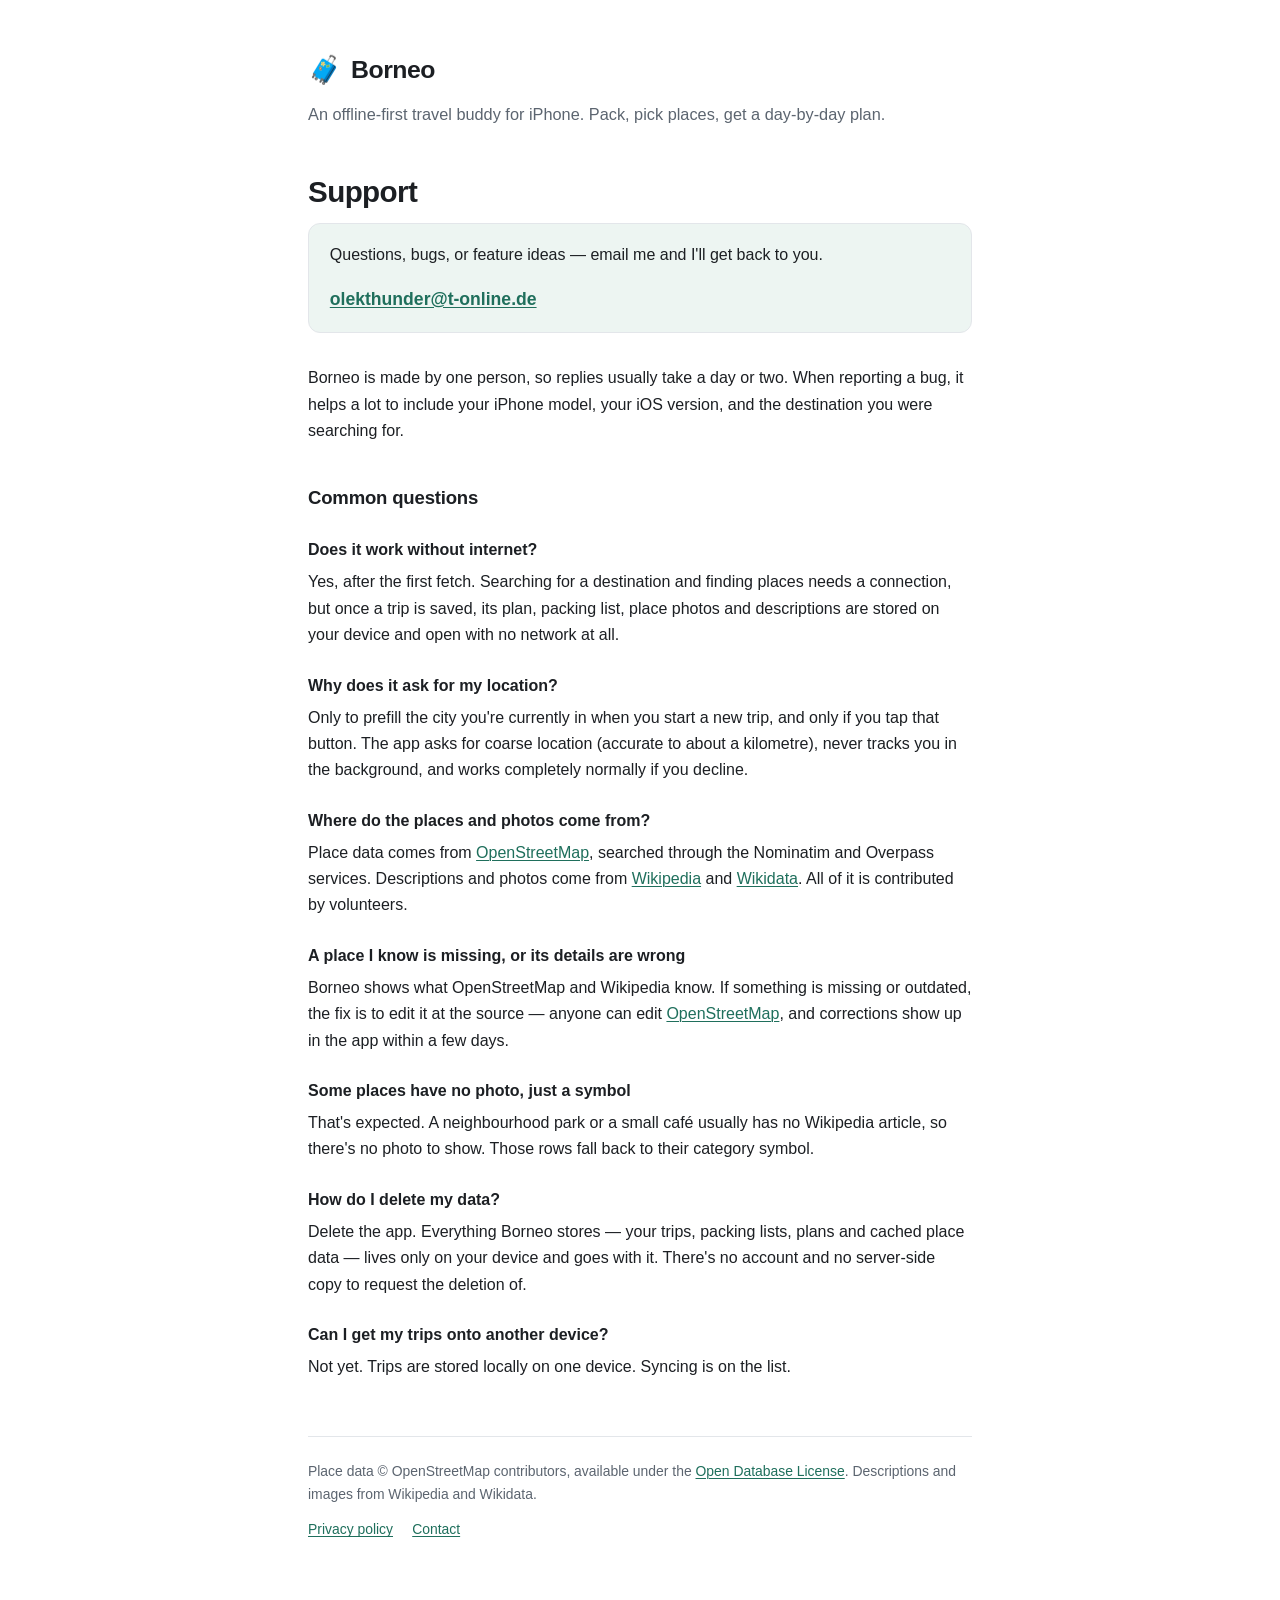
==== index.html @ 5e45ba84 "Add files via upload" ====
<!doctype html>
<html lang="en">
<head>
<meta charset="utf-8">
<meta name="viewport" content="width=device-width, initial-scale=1">
<title>Borneo: Travel buddy — Support</title>
<meta name="description" content="Support and help for Borneo, an offline-first travel planner for iPhone.">
<link rel="stylesheet" href="style.css">
</head>
<body>
<div class="wrap">

<header>
  <a class="mark" href="./"><span aria-hidden="true">🧳</span> Borneo</a>
  <p class="tagline">An offline-first travel buddy for iPhone. Pack, pick places, get a day-by-day plan.</p>
</header>

<h1>Support</h1>

<div class="callout">
  <p>Questions, bugs, or feature ideas — email me and I'll get back to you.</p>
  <p class="contact"><a href="mailto:olekthunder@t-online.de">olekthunder@t-online.de</a></p>
</div>

<p>Borneo is made by one person, so replies usually take a day or two. When reporting a
bug, it helps a lot to include your iPhone model, your iOS version, and the destination
you were searching for.</p>

<h2>Common questions</h2>

<h3>Does it work without internet?</h3>
<p>Yes, after the first fetch. Searching for a destination and finding places needs a
connection, but once a trip is saved, its plan, packing list, place photos and
descriptions are stored on your device and open with no network at all.</p>

<h3>Why does it ask for my location?</h3>
<p>Only to prefill the city you're currently in when you start a new trip, and only if
you tap that button. The app asks for coarse location (accurate to about a kilometre),
never tracks you in the background, and works completely normally if you decline.</p>

<h3>Where do the places and photos come from?</h3>
<p>Place data comes from <a href="https://www.openstreetmap.org/">OpenStreetMap</a>,
searched through the Nominatim and Overpass services. Descriptions and photos come from
<a href="https://www.wikipedia.org/">Wikipedia</a> and
<a href="https://www.wikidata.org/">Wikidata</a>. All of it is contributed by volunteers.</p>

<h3>A place I know is missing, or its details are wrong</h3>
<p>Borneo shows what OpenStreetMap and Wikipedia know. If something is missing or
outdated, the fix is to edit it at the source — anyone can edit
<a href="https://www.openstreetmap.org/">OpenStreetMap</a>, and corrections show up in
the app within a few days.</p>

<h3>Some places have no photo, just a symbol</h3>
<p>That's expected. A neighbourhood park or a small café usually has no Wikipedia
article, so there's no photo to show. Those rows fall back to their category symbol.</p>

<h3>How do I delete my data?</h3>
<p>Delete the app. Everything Borneo stores — your trips, packing lists, plans and
cached place data — lives only on your device and goes with it. There's no account and
no server-side copy to request the deletion of.</p>

<h3>Can I get my trips onto another device?</h3>
<p>Not yet. Trips are stored locally on one device. Syncing is on the list.</p>

<footer>
  <p>Place data © OpenStreetMap contributors, available under the
  <a href="https://opendatacommons.org/licenses/odbl/">Open Database License</a>.
  Descriptions and images from Wikipedia and Wikidata.</p>
  <nav class="links">
    <a href="./privacy.html">Privacy policy</a>
    <a href="mailto:olekthunder@t-online.de">Contact</a>
  </nav>
</footer>

</div>
</body>
</html>
---- style.css ----
:root {
  --bg: #ffffff;
  --surface: #f6f7f9;
  --border: #e3e6ea;
  --text: #1c1f23;
  --muted: #5c6570;
  --accent: #1f6f5c;
  --accent-soft: #edf5f2;
}

@media (prefers-color-scheme: dark) {
  :root {
    --bg: #15181c;
    --surface: #1d2126;
    --border: #2d333a;
    --text: #e8eaed;
    --muted: #9aa4af;
    --accent: #5fbfa4;
    --accent-soft: #1b2a27;
  }
}

* { box-sizing: border-box; }

body {
  margin: 0;
  background: var(--bg);
  color: var(--text);
  font: 16px/1.65 -apple-system, BlinkMacSystemFont, "Segoe UI", Roboto, Helvetica, Arial, sans-serif;
  -webkit-text-size-adjust: 100%;
}

.wrap {
  max-width: 44rem;
  margin: 0 auto;
  padding: 3rem 1.25rem 4rem;
}

header { margin-bottom: 2.5rem; }

.mark {
  display: inline-flex;
  align-items: center;
  gap: .6rem;
  font-size: 1.55rem;
  font-weight: 700;
  letter-spacing: -.02em;
  text-decoration: none;
  color: var(--text);
}

.mark span[aria-hidden] { font-size: 1.7rem; }

.tagline {
  margin: .5rem 0 0;
  color: var(--muted);
  font-size: 1.02rem;
}

h1 {
  font-size: 1.85rem;
  letter-spacing: -.02em;
  margin: 0 0 .4rem;
}

h2 {
  font-size: 1.16rem;
  letter-spacing: -.01em;
  margin: 2.4rem 0 .7rem;
  padding-top: 1.4rem;
  border-top: 1px solid var(--border);
}

h2:first-of-type { border-top: 0; padding-top: 0; }

h3 {
  font-size: 1rem;
  margin: 1.5rem 0 .35rem;
}

p, li { color: var(--text); }
p { margin: 0 0 1rem; }
ul { padding-left: 1.15rem; margin: 0 0 1rem; }
li { margin-bottom: .5rem; }

a { color: var(--accent); text-decoration-thickness: 1px; text-underline-offset: 2px; }

.eyebrow {
  color: var(--muted);
  font-size: .85rem;
  text-transform: uppercase;
  letter-spacing: .07em;
  margin: 0 0 1.8rem;
}

.callout {
  background: var(--accent-soft);
  border: 1px solid var(--border);
  border-radius: 12px;
  padding: 1.15rem 1.3rem;
  margin: 0 0 2rem;
}

.callout p:last-child { margin-bottom: 0; }

.card {
  background: var(--surface);
  border: 1px solid var(--border);
  border-radius: 12px;
  padding: 1.15rem 1.3rem;
  margin: 0 0 1rem;
}

.card p:last-child { margin-bottom: 0; }

.contact {
  font-size: 1.1rem;
  font-weight: 600;
}

footer {
  margin-top: 3.5rem;
  padding-top: 1.4rem;
  border-top: 1px solid var(--border);
  color: var(--muted);
  font-size: .87rem;
}

footer p { color: var(--muted); margin-bottom: .5rem; }

nav.links { margin-top: .8rem; display: flex; gap: 1.2rem; flex-wrap: wrap; }
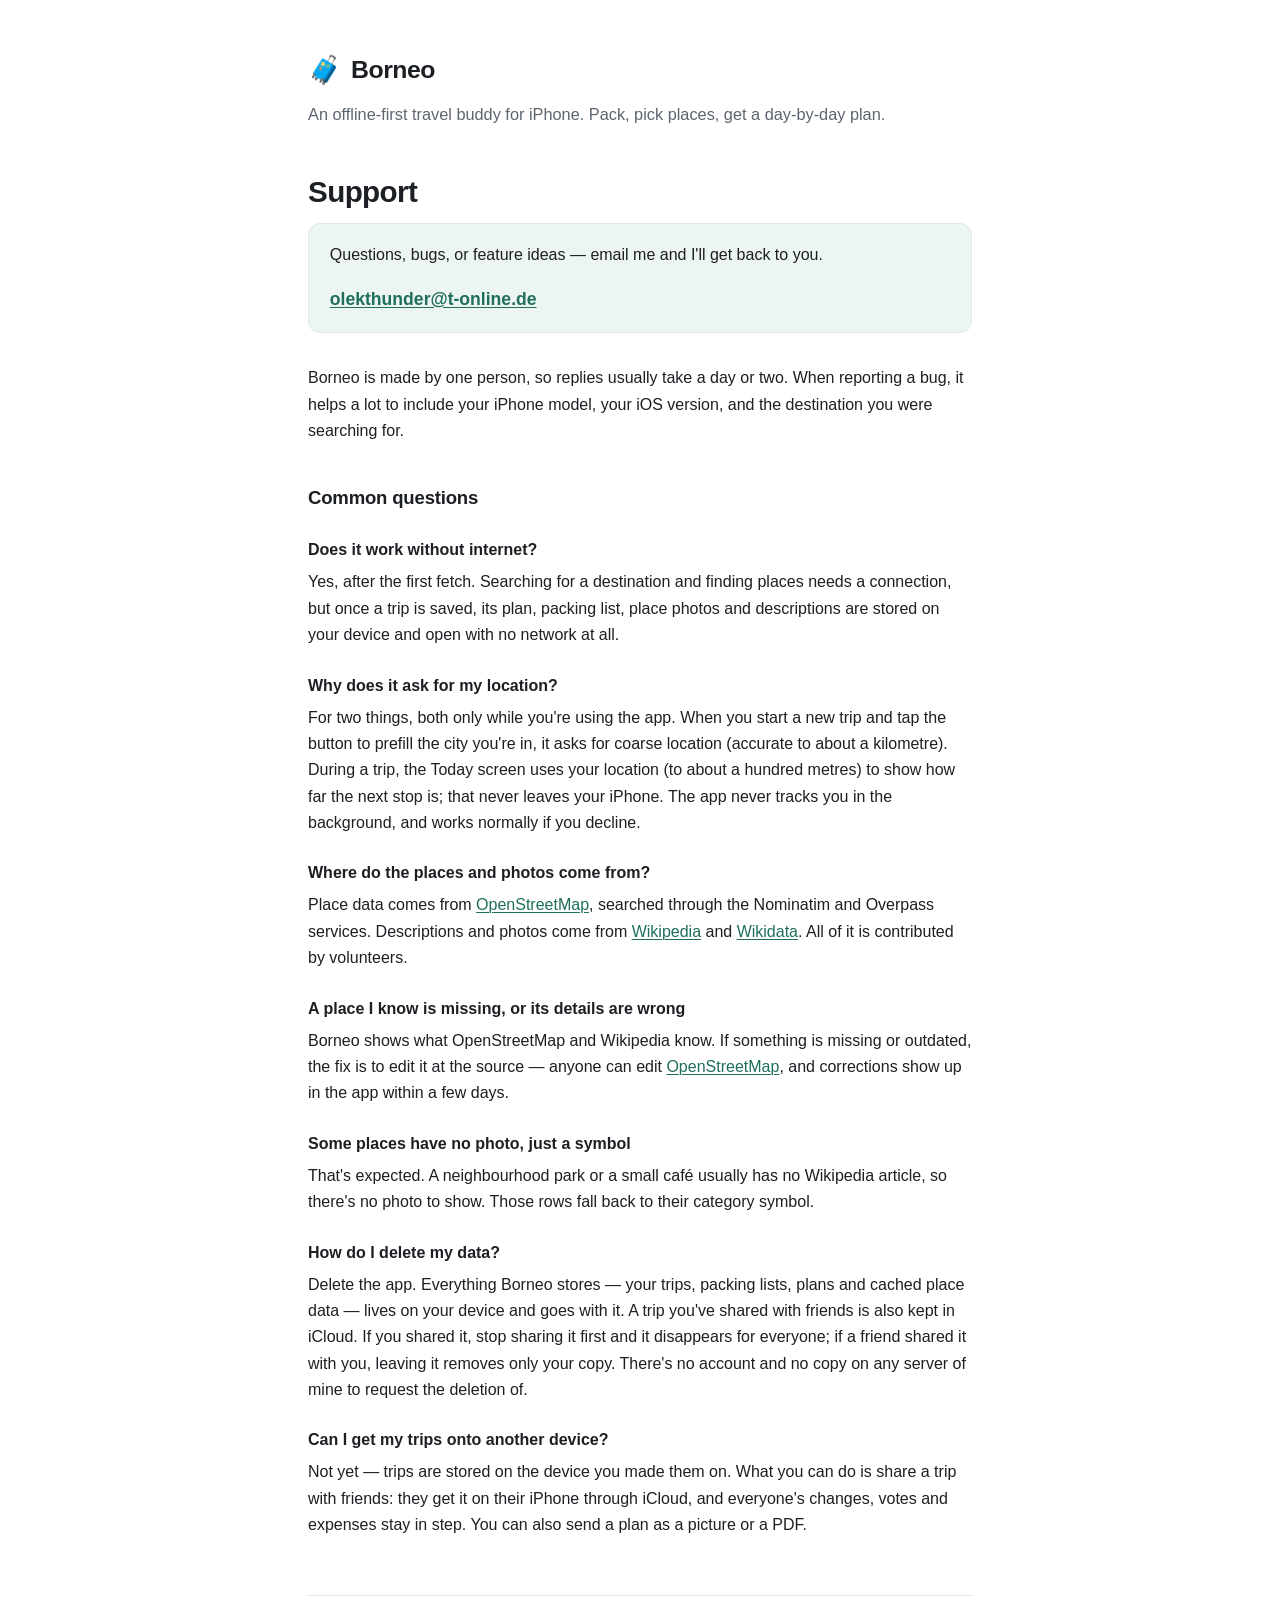
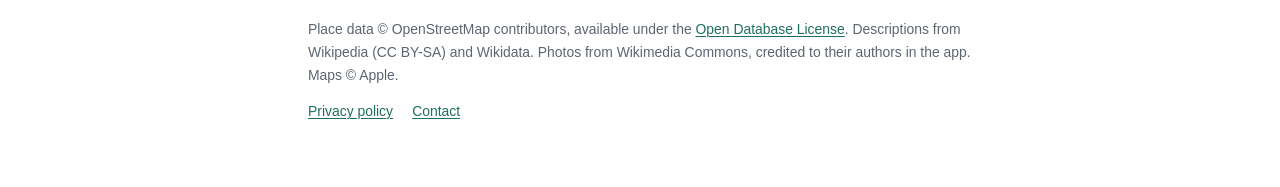
==== commit 2128df41: "index updated" ====
--- a/index.html
+++ b/index.html
@@ -34,9 +34,11 @@
 descriptions are stored on your device and open with no network at all.</p>
 
 <h3>Why does it ask for my location?</h3>
-<p>Only to prefill the city you're currently in when you start a new trip, and only if
-you tap that button. The app asks for coarse location (accurate to about a kilometre),
-never tracks you in the background, and works completely normally if you decline.</p>
+<p>For two things, both only while you're using the app. When you start a new trip and
+tap the button to prefill the city you're in, it asks for coarse location (accurate to
+about a kilometre). During a trip, the Today screen uses your location (to about a
+hundred metres) to show how far the next stop is; that never leaves your iPhone. The app
+never tracks you in the background, and works normally if you decline.</p>
 
 <h3>Where do the places and photos come from?</h3>
 <p>Place data comes from <a href="https://www.openstreetmap.org/">OpenStreetMap</a>,
@@ -56,16 +58,22 @@
 
 <h3>How do I delete my data?</h3>
 <p>Delete the app. Everything Borneo stores — your trips, packing lists, plans and
-cached place data — lives only on your device and goes with it. There's no account and
-no server-side copy to request the deletion of.</p>
+cached place data — lives on your device and goes with it. A trip you've shared with
+friends is also kept in iCloud. If you shared it, stop sharing it first and it
+disappears for everyone; if a friend shared it with you, leaving it removes only your
+copy. There's no account and no copy on
+any server of mine to request the deletion of.</p>
 
 <h3>Can I get my trips onto another device?</h3>
-<p>Not yet. Trips are stored locally on one device. Syncing is on the list.</p>
+<p>Not yet — trips are stored on the device you made them on. What you can do is share
+a trip with friends: they get it on their iPhone through iCloud, and everyone's changes,
+votes and expenses stay in step. You can also send a plan as a picture or a PDF.</p>
 
 <footer>
   <p>Place data © OpenStreetMap contributors, available under the
   <a href="https://opendatacommons.org/licenses/odbl/">Open Database License</a>.
-  Descriptions and images from Wikipedia and Wikidata.</p>
+  Descriptions from Wikipedia (CC BY-SA) and Wikidata. Photos from Wikimedia Commons,
+  credited to their authors in the app. Maps © Apple.</p>
   <nav class="links">
     <a href="./privacy.html">Privacy policy</a>
     <a href="mailto:olekthunder@t-online.de">Contact</a>
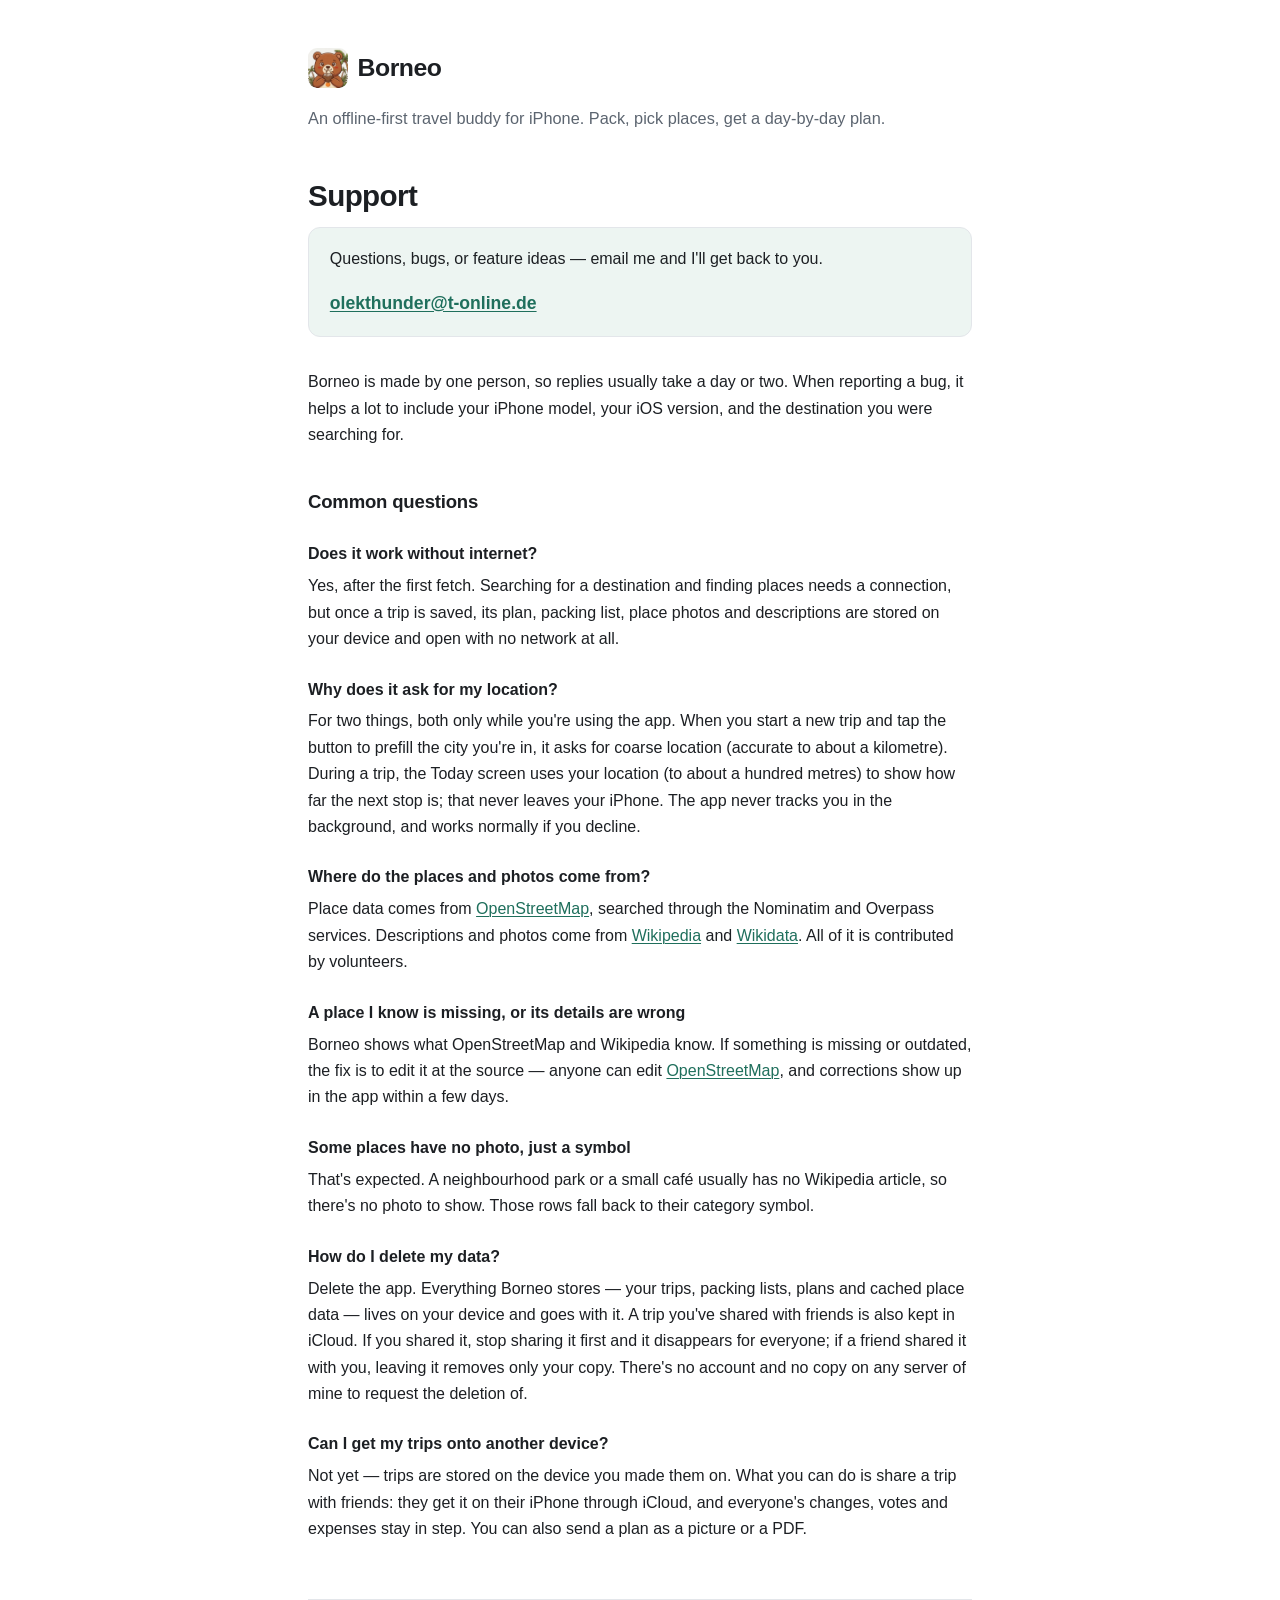
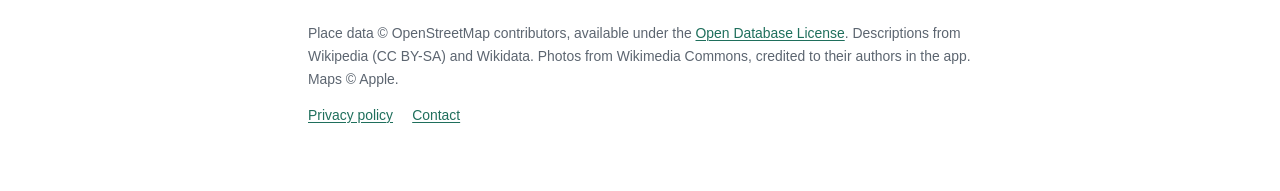
==== commit 8ae0931f: "update" ====
--- a/index.html
+++ b/index.html
@@ -5,13 +5,15 @@
 <meta name="viewport" content="width=device-width, initial-scale=1">
 <title>Borneo: Travel buddy — Support</title>
 <meta name="description" content="Support and help for Borneo, an offline-first travel planner for iPhone.">
+<link rel="icon" type="image/png" href="favicon.png">
+<link rel="apple-touch-icon" href="apple-touch-icon.png">
 <link rel="stylesheet" href="style.css">
 </head>
 <body>
 <div class="wrap">
 
 <header>
-  <a class="mark" href="./"><span aria-hidden="true">🧳</span> Borneo</a>
+  <a class="mark" href="./"><img class="mark-icon" src="apple-touch-icon.png" alt="" width="40" height="40"> Borneo</a>
   <p class="tagline">An offline-first travel buddy for iPhone. Pack, pick places, get a day-by-day plan.</p>
 </header>
 
--- a/style.css
+++ b/style.css
@@ -49,7 +49,7 @@
   color: var(--text);
 }
 
-.mark span[aria-hidden] { font-size: 1.7rem; }
+.mark-icon { width: 40px; height: 40px; border-radius: 9px; }
 
 .tagline {
   margin: .5rem 0 0;
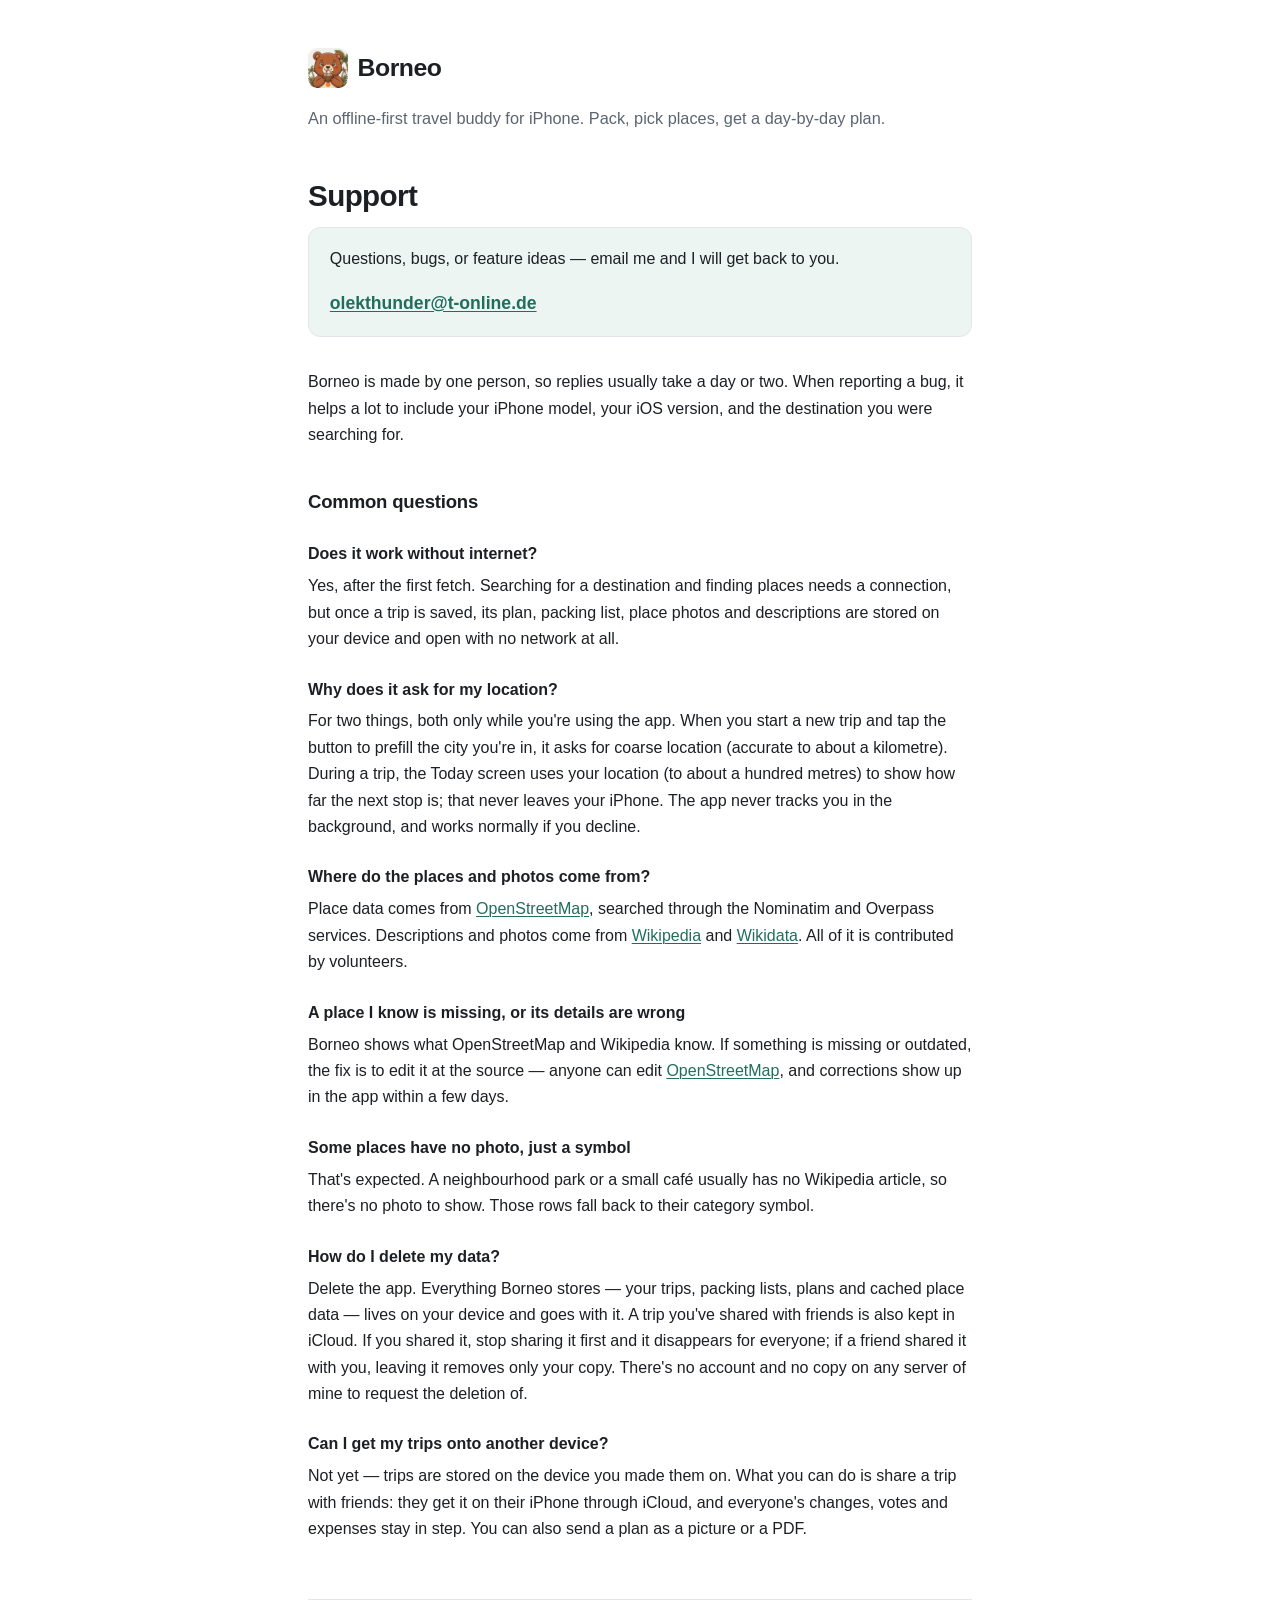
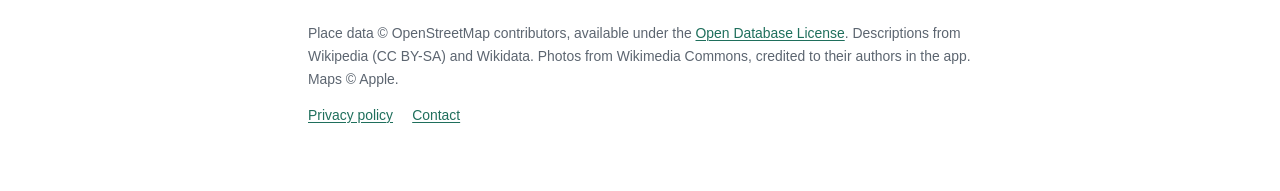
==== commit 0f82b92c: "minimal change" ====
--- a/index.html
+++ b/index.html
@@ -20,7 +20,7 @@
 <h1>Support</h1>
 
 <div class="callout">
-  <p>Questions, bugs, or feature ideas — email me and I'll get back to you.</p>
+  <p>Questions, bugs, or feature ideas — email me and I will get back to you.</p>
   <p class="contact"><a href="mailto:olekthunder@t-online.de">olekthunder@t-online.de</a></p>
 </div>
 
